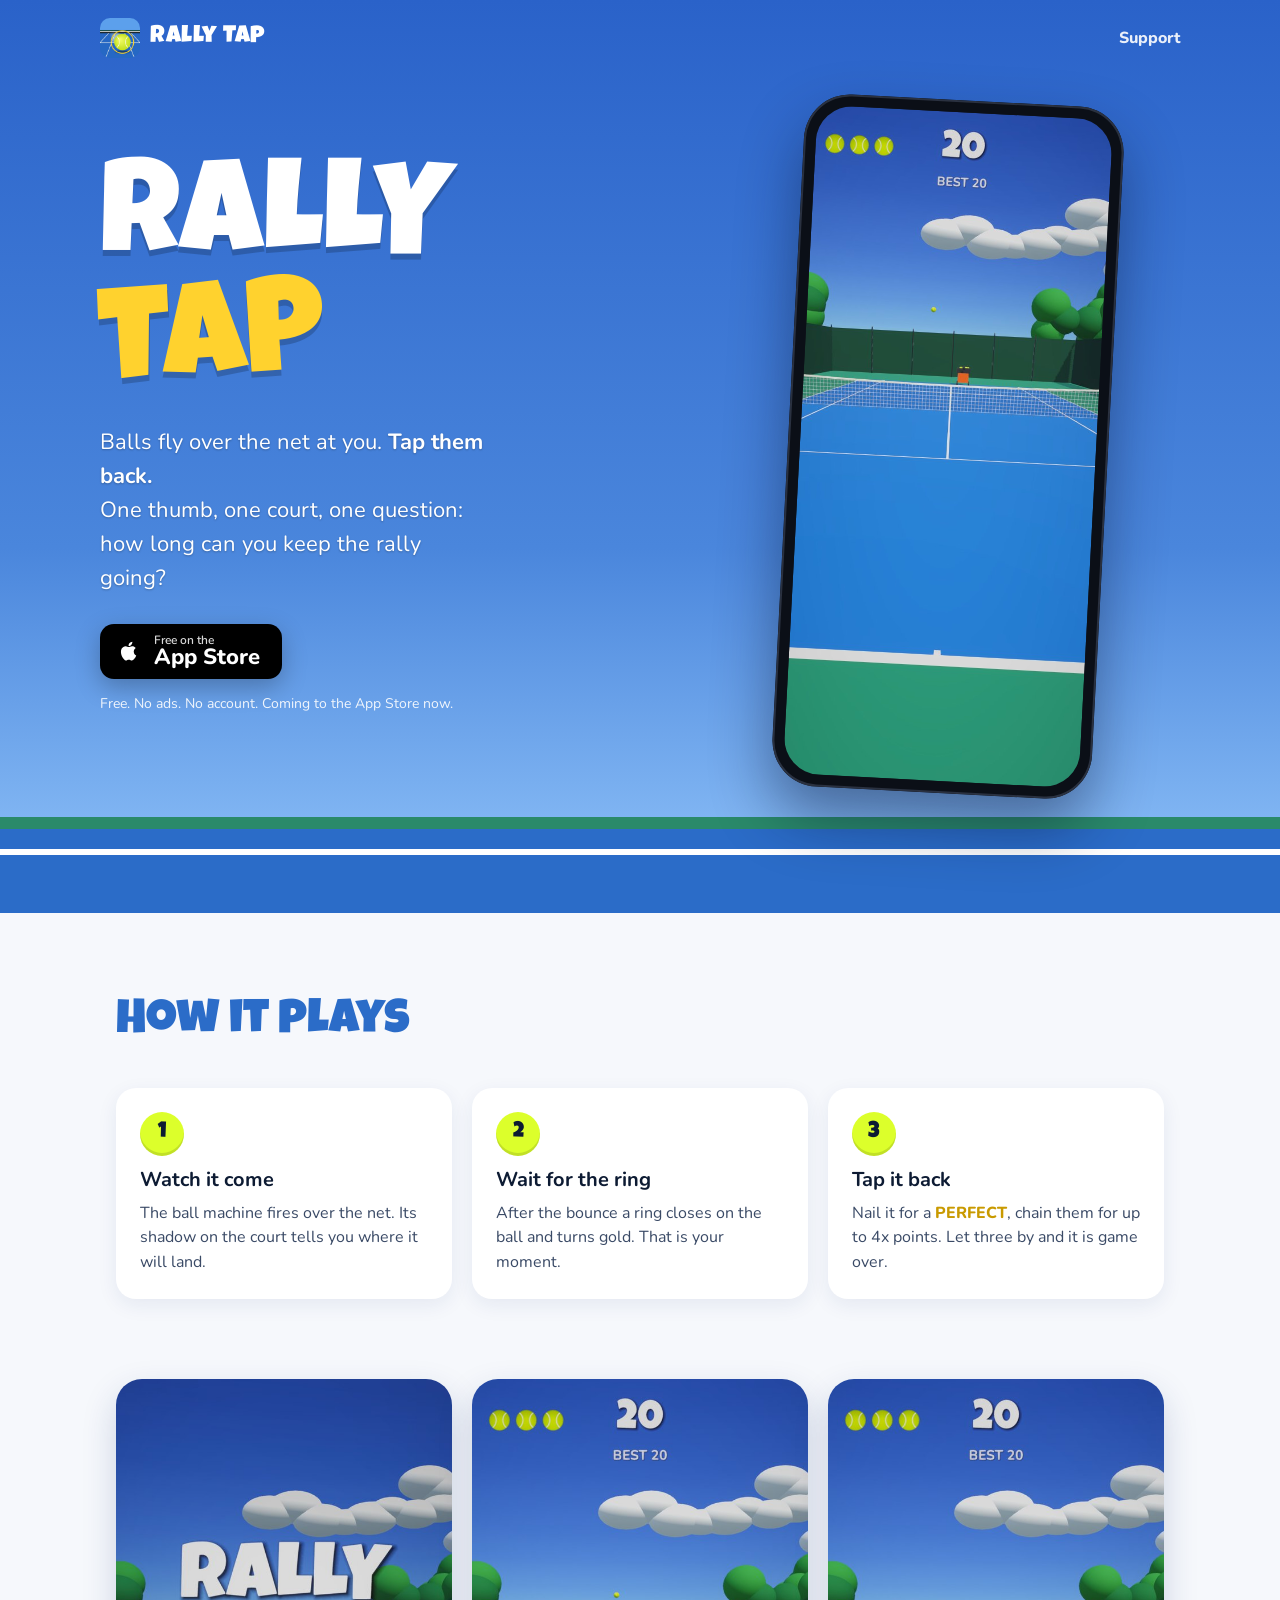
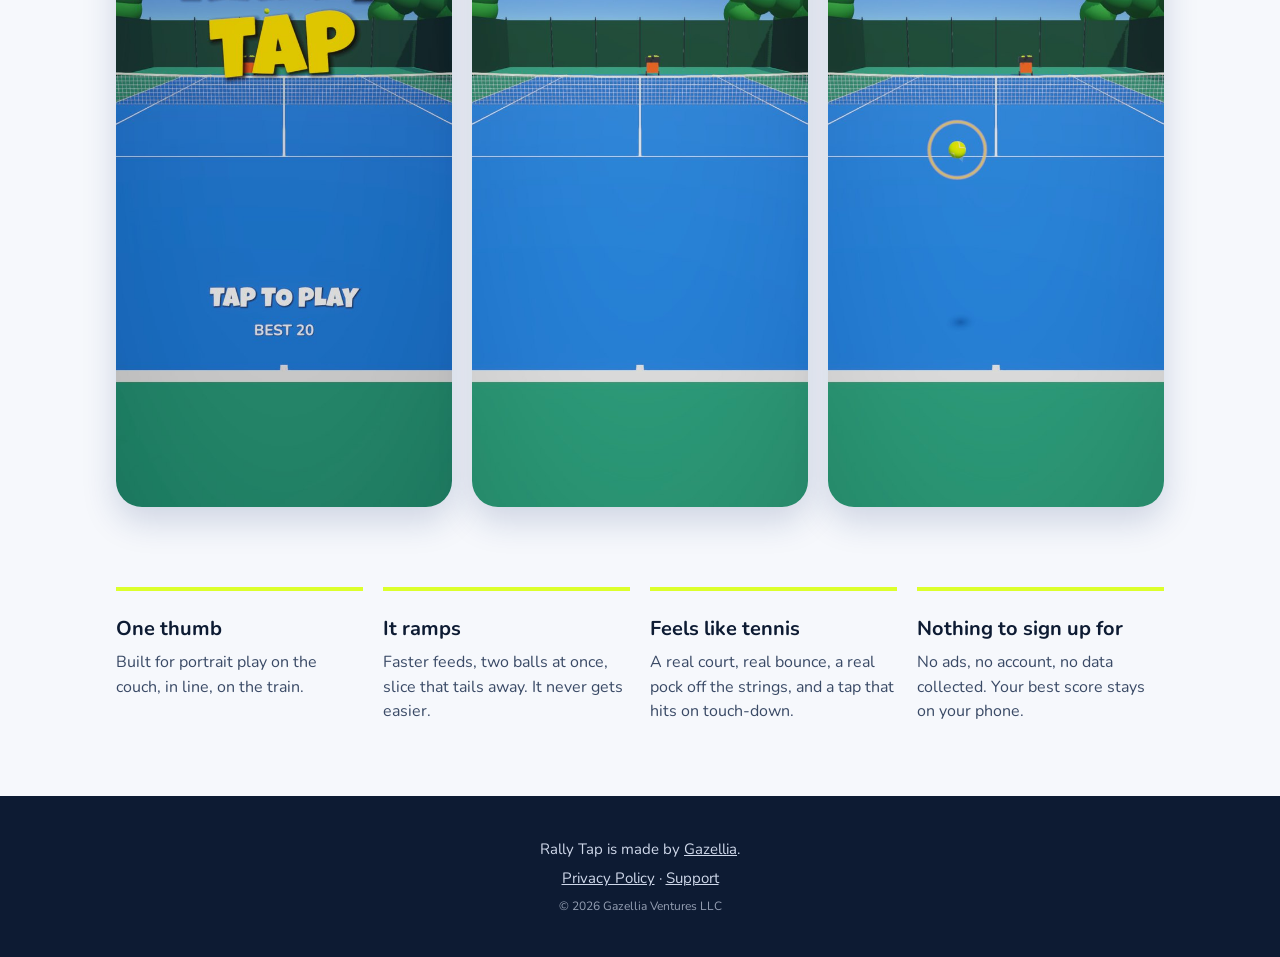
==== index.html @ 3995ca30 "Rally Tap site: landing page, privacy policy, support (playrallytap.com via GitHub Pages)" ====
<!doctype html>
<html lang="en">
<head>
<meta charset="utf-8">
<meta name="viewport" content="width=device-width, initial-scale=1">
<title>Rally Tap: Tennis — tap the ball, keep the rally</title>
<meta name="description" content="Rally Tap is a free one-thumb tennis game for iPhone. Balls fly over the net at you. Tap them back. Chain PERFECT hits, survive the speed-up, beat your best.">
<meta property="og:title" content="Rally Tap: Tennis">
<meta property="og:description" content="One thumb. One court. How long can you keep the rally going?">
<meta property="og:image" content="https://playrallytap.com/assets/shot-rally.jpg">
<meta name="theme-color" content="#2b6cc8">
<link rel="icon" href="assets/icon.png">
<link rel="apple-touch-icon" href="assets/icon.png">
<link rel="preconnect" href="https://fonts.googleapis.com">
<link href="https://fonts.googleapis.com/css2?family=Luckiest+Guy&family=Nunito:wght@600;800&display=swap" rel="stylesheet">
<link rel="stylesheet" href="style.css">
</head>
<body>
<header class="hero">
  <nav class="bar">
    <a class="brand" href="/"><img src="assets/icon.png" alt="" width="40" height="40"> Rally Tap</a>
    <a class="navlink" href="support.html">Support</a>
  </nav>
  <div class="hero-grid">
    <div class="pitch">
      <h1><span class="w">RALLY</span> <span class="y">TAP</span></h1>
      <p class="lede">Balls fly over the net at you. <strong>Tap them back.</strong><br>
      One thumb, one court, one question: how long can you keep the rally going?</p>
      <a class="store" href="https://apps.apple.com/app/id6820683042" aria-label="Rally Tap on the App Store">
        <svg viewBox="0 0 24 24" width="26" height="26" aria-hidden="true"><path fill="currentColor" d="M16.37 12.6c-.02-2.2 1.8-3.26 1.88-3.31-1.03-1.5-2.62-1.7-3.18-1.73-1.35-.14-2.64.8-3.32.8-.69 0-1.74-.78-2.86-.76-1.47.02-2.83.86-3.59 2.17-1.53 2.65-.39 6.58 1.1 8.73.73 1.05 1.6 2.24 2.73 2.2 1.1-.05 1.51-.71 2.84-.71 1.32 0 1.7.71 2.86.69 1.18-.02 1.93-1.07 2.65-2.13.84-1.22 1.18-2.4 1.2-2.46-.03-.01-2.3-.88-2.31-3.49ZM14.2 6.13c.6-.73 1.01-1.75.9-2.76-.87.04-1.92.58-2.54 1.31-.56.65-1.05 1.69-.92 2.68.97.08 1.96-.49 2.56-1.23Z"/></svg>
        <span><small>Free on the</small>App Store</span>
      </a>
      <p class="fine" id="get">Free. No ads. No account. Coming to the App Store now.</p>
    </div>
    <div class="phone">
      <video src="assets/gameplay.mp4" poster="assets/shot-rally.jpg" autoplay muted loop playsinline aria-label="Rally Tap gameplay"></video>
    </div>
  </div>
</header>

<main>
  <section class="how">
    <h2>How it plays</h2>
    <ol class="steps">
      <li><b>1</b><h3>Watch it come</h3><p>The ball machine fires over the net. Its shadow on the court tells you where it will land.</p></li>
      <li><b>2</b><h3>Wait for the ring</h3><p>After the bounce a ring closes on the ball and turns gold. That is your moment.</p></li>
      <li><b>3</b><h3>Tap it back</h3><p>Nail it for a <span class="gold">PERFECT</span>, chain them for up to 4x points. Let three by and it is game over.</p></li>
    </ol>
  </section>

  <section class="shots" aria-label="Screenshots">
    <img src="assets/shot-title.jpg" alt="Rally Tap title screen over the tennis court" loading="lazy">
    <img src="assets/shot-rally.jpg" alt="A ball arriving at the baseline" loading="lazy">
    <img src="assets/shot-rally2.jpg" alt="A PERFECT hit sending the ball back over the net" loading="lazy">
  </section>

  <section class="feats">
    <div><h3>One thumb</h3><p>Built for portrait play on the couch, in line, on the train.</p></div>
    <div><h3>It ramps</h3><p>Faster feeds, two balls at once, slice that tails away. It never gets easier.</p></div>
    <div><h3>Feels like tennis</h3><p>A real court, real bounce, a real pock off the strings, and a tap that hits on touch-down.</p></div>
    <div><h3>Nothing to sign up for</h3><p>No ads, no account, no data collected. Your best score stays on your phone.</p></div>
  </section>
</main>

<footer>
  <p>Rally Tap is made by <a href="https://gazellia.com">Gazellia</a>.</p>
  <p><a href="privacy.html">Privacy Policy</a> · <a href="support.html">Support</a></p>
  <p class="tiny">© 2026 Gazellia Ventures LLC</p>
</footer>
</body>
</html>
---- style.css ----
:root {
  --sky: #2a62c9;
  --sky2: #7fb4f2;
  --court: #2b6cc8;
  --runoff: #2a8a6a;
  --optic: #dcff2b;
  --gold: #ffd22e;
  --ink: #0d1b33;
  --paper: #f6f8fc;
  --line: #ffffff;
}
* { box-sizing: border-box; }
html { -webkit-text-size-adjust: 100%; }
body {
  margin: 0;
  font-family: "Nunito", system-ui, -apple-system, sans-serif;
  color: var(--ink);
  background: var(--paper);
  line-height: 1.55;
}
a { color: inherit; }
img, video { max-width: 100%; display: block; }

/* ---------- hero: sky over court, like the game's own frame ---------- */
.hero {
  color: #fff;
  /* Sky, then a strip of court along the bottom with its white baseline. */
  background:
    linear-gradient(180deg, transparent calc(100% - 64px), var(--line) calc(100% - 64px), var(--line) calc(100% - 58px), transparent calc(100% - 58px)),
    linear-gradient(180deg, var(--sky) 0%, #4a86dc 60%, var(--sky2) calc(100% - 96px), var(--runoff) calc(100% - 96px), var(--runoff) calc(100% - 84px), var(--court) calc(100% - 84px), var(--court) 100%);
  padding: 0 16px 120px;
  overflow: hidden;
}
.bar {
  max-width: 1080px; margin: 0 auto; padding: 18px 0;
  display: flex; align-items: center; justify-content: space-between;
}
.brand { display: flex; align-items: center; gap: 10px; font-family: "Luckiest Guy", cursive; font-size: 24px; text-decoration: none; letter-spacing: .5px; }
.brand img { border-radius: 10px; }
.navlink { font-weight: 800; text-decoration: none; opacity: .9; }
.navlink:hover { opacity: 1; text-decoration: underline; }

.hero-grid {
  max-width: 1080px; margin: 24px auto 0;
  display: grid; grid-template-columns: 1.1fr .9fr; gap: 48px; align-items: center;
}
h1 {
  font-family: "Luckiest Guy", cursive; font-weight: 400;
  font-size: clamp(64px, 11vw, 132px); line-height: .92; margin: 0 0 18px;
  text-shadow: 0 6px 0 rgba(13, 27, 51, .25);
}
h1 .w { display: block; }
h1 .y { display: inline-block; color: var(--gold); transform: rotate(-4deg); }
.lede { font-size: clamp(18px, 2.2vw, 22px); margin: 0 0 28px; max-width: 30ch; text-shadow: 0 1px 2px rgba(0,0,0,.25); }
.store {
  display: inline-flex; align-items: center; gap: 12px;
  background: #000; color: #fff; text-decoration: none;
  padding: 10px 22px 10px 16px; border-radius: 14px;
  box-shadow: 0 8px 24px rgba(0,0,0,.25);
  transition: transform .15s ease;
}
.store:hover { transform: translateY(-2px); }
.store span { display: flex; flex-direction: column; font-weight: 800; font-size: 22px; line-height: 1.05; }
.store small { font-weight: 600; font-size: 12px; opacity: .85; }
.fine { font-size: 14px; opacity: .9; margin-top: 14px; }

.phone {
  justify-self: center; width: min(320px, 78vw); aspect-ratio: 590 / 1278;
  border-radius: 46px; padding: 12px; background: #0b0f17;
  box-shadow: 0 30px 60px rgba(8, 20, 50, .45), inset 0 0 0 2px #2a3140;
  transform: rotate(3deg);
}
.phone video { width: 100%; height: 100%; object-fit: cover; border-radius: 36px; background: var(--court); }

/* ---------- sections ---------- */
main { max-width: 1080px; margin: 0 auto; padding: 0 16px; }
section { padding: 72px 0 8px; }
h2 { font-family: "Luckiest Guy", cursive; font-weight: 400; font-size: clamp(34px, 5vw, 48px); margin: 0 0 28px; color: var(--court); }
h3 { margin: 8px 0 6px; font-size: 20px; }
.steps { list-style: none; padding: 0; margin: 0; display: grid; grid-template-columns: repeat(3, 1fr); gap: 20px; }
.steps li { background: #fff; border-radius: 20px; padding: 24px; box-shadow: 0 6px 20px rgba(20, 50, 110, .08); }
.steps b {
  display: grid; place-items: center; width: 44px; height: 44px; border-radius: 50%;
  background: var(--optic); font-family: "Luckiest Guy", cursive; font-size: 22px; font-weight: 400;
  box-shadow: inset 0 -3px 0 rgba(0,0,0,.12);
}
.steps p, .feats p { margin: 0; color: #3a4a66; }
.gold { color: #c99a00; font-weight: 800; }

.shots { display: grid; grid-template-columns: repeat(3, 1fr); gap: 20px; }
.shots img { border-radius: 26px; box-shadow: 0 14px 34px rgba(20, 50, 110, .18); }

.feats { display: grid; grid-template-columns: repeat(4, 1fr); gap: 20px; padding-bottom: 72px; }
.feats div { border-top: 4px solid var(--optic); padding-top: 14px; }

/* ---------- plain pages (privacy, support) ---------- */
.page { max-width: 720px; margin: 0 auto; padding: 24px 16px 72px; }
.page h1 { font-size: clamp(40px, 7vw, 64px); color: var(--court); text-shadow: none; }
.page h2 { font-size: 26px; margin: 32px 0 8px; }
.page p, .page li { color: #2c3a55; }
.topbar { background: var(--court); color: #fff; padding: 0 16px; }

footer { background: var(--ink); color: #cfd8ea; text-align: center; padding: 36px 16px; font-size: 15px; }
footer p { margin: 6px 0; }
footer .tiny { font-size: 12px; opacity: .7; }

@media (max-width: 820px) {
  .hero-grid { grid-template-columns: 1fr; gap: 36px; text-align: center; }
  .lede { margin-left: auto; margin-right: auto; }
  .steps, .feats { grid-template-columns: 1fr; }
  .feats { grid-template-columns: 1fr 1fr; }
  .shots { grid-template-columns: 1fr 1fr; }
  .shots img:last-child { display: none; }
}
@media (prefers-reduced-motion: reduce) { .store, .phone { transition: none; transform: none; } }
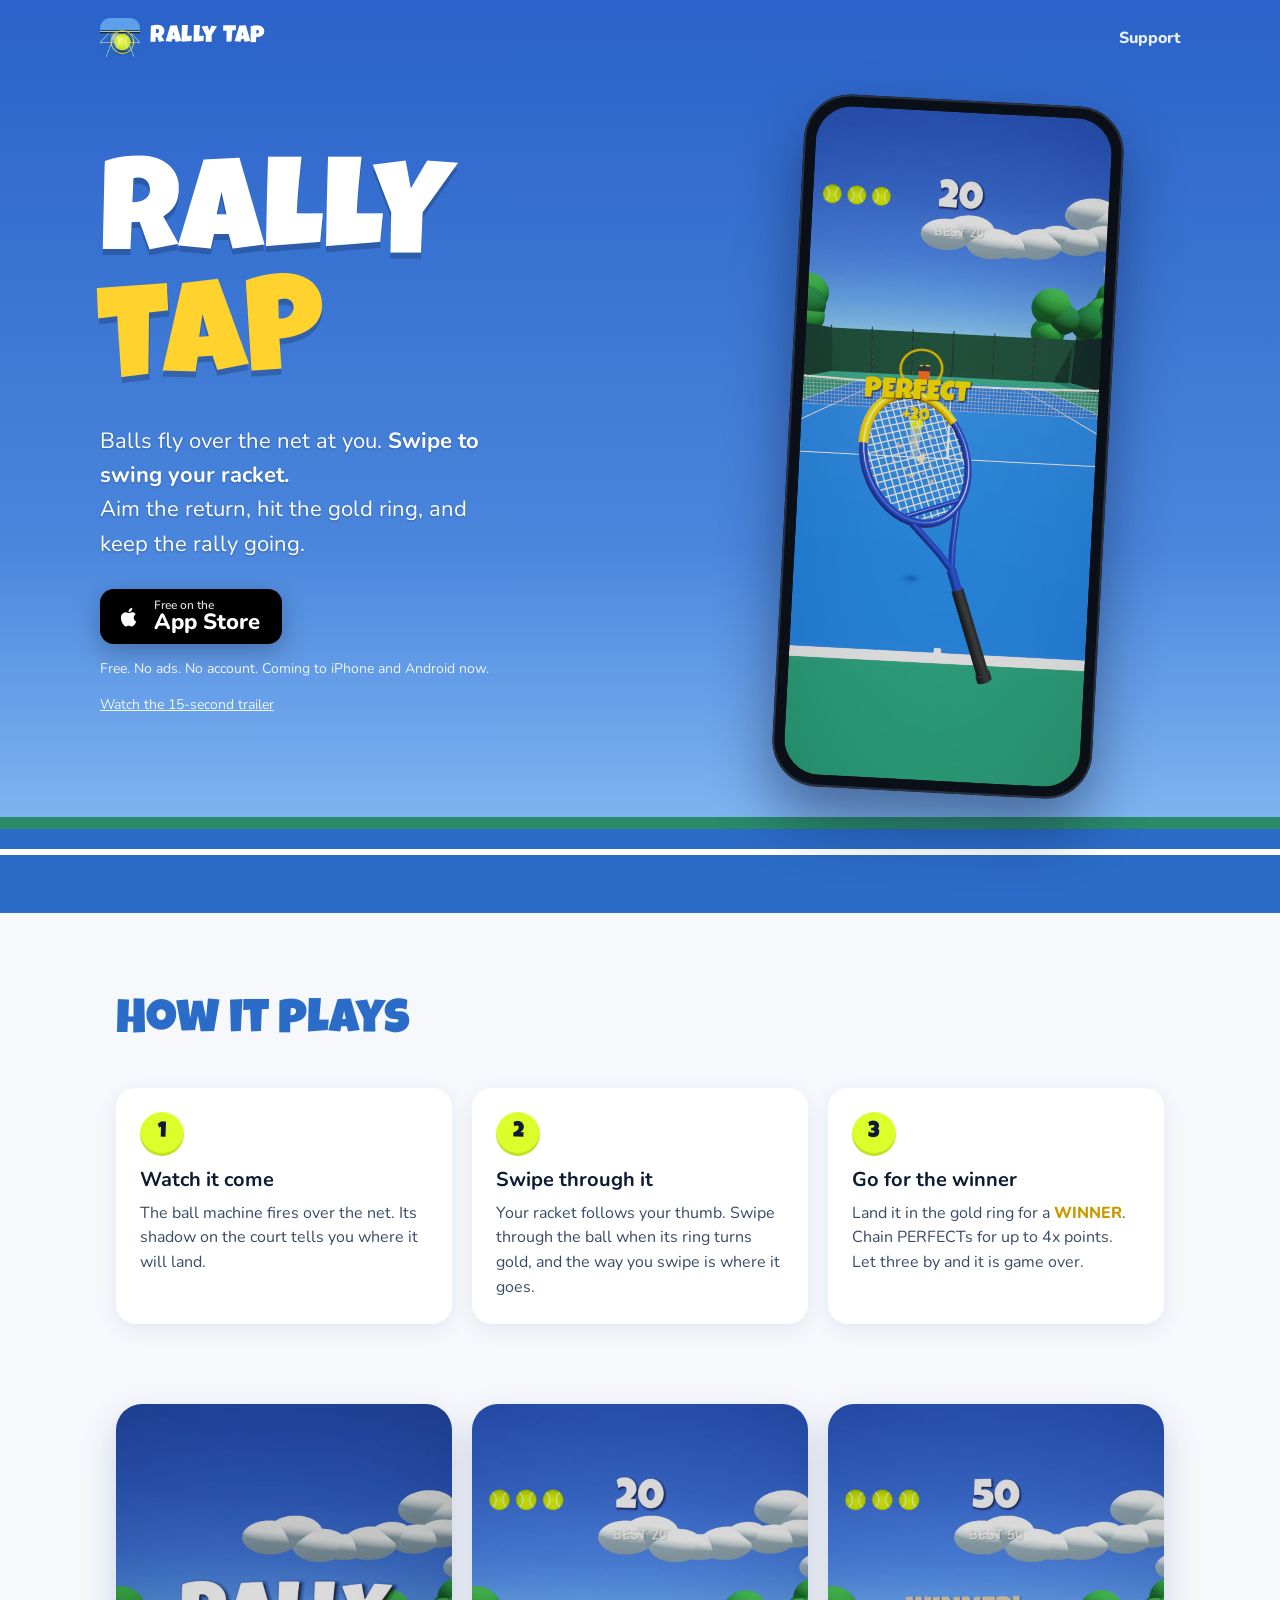
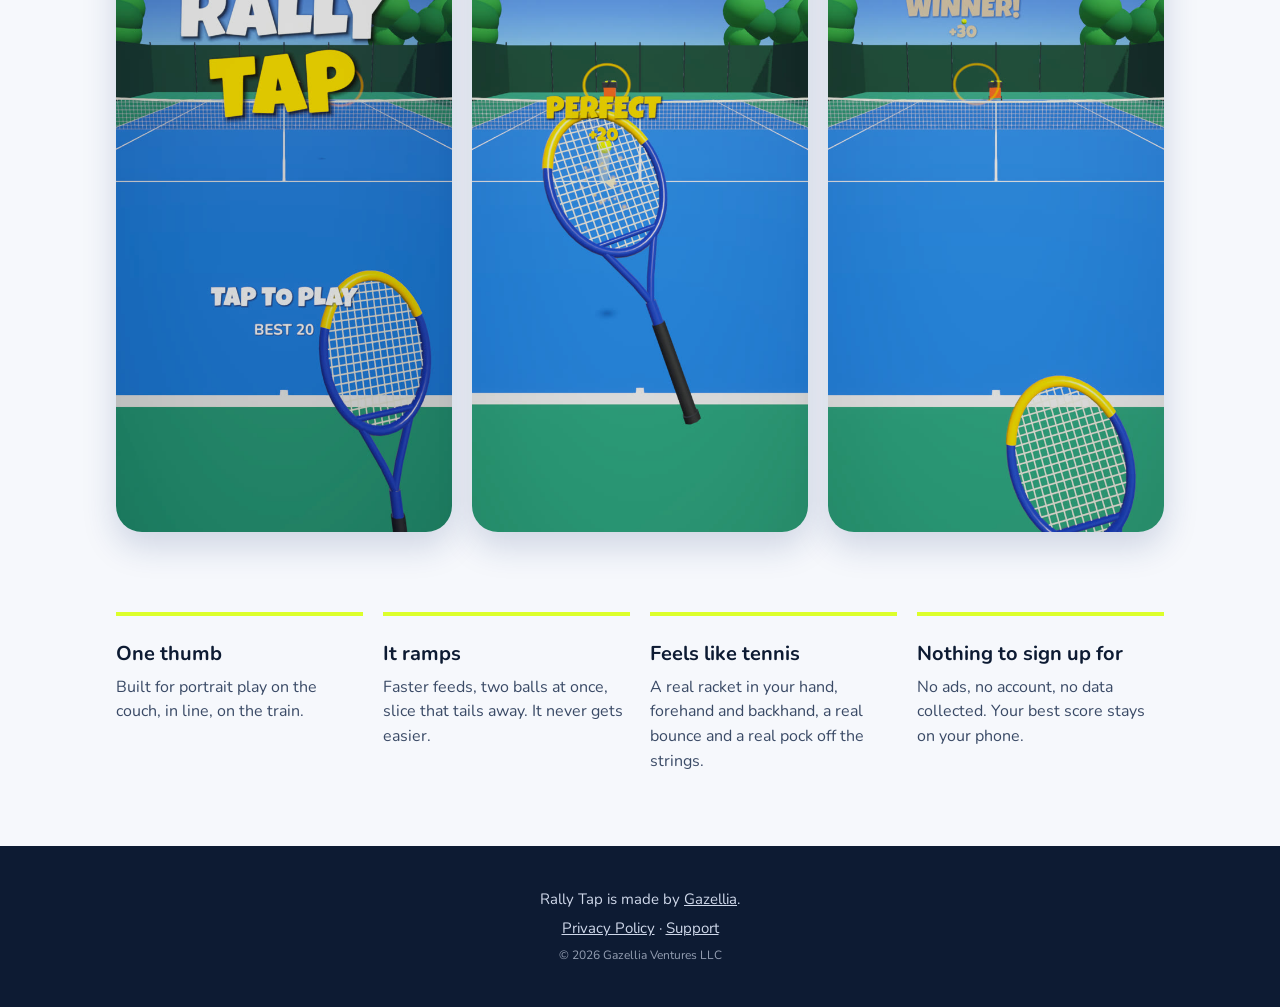
==== commit fcbc2626: "Rally Tap v2 on the site: swipe to swing, aim for the gold WINNER ring, new gameplay loop and screen" ====
--- a/index.html
+++ b/index.html
@@ -3,10 +3,10 @@
 <head>
 <meta charset="utf-8">
 <meta name="viewport" content="width=device-width, initial-scale=1">
-<title>Rally Tap: Tennis — tap the ball, keep the rally</title>
-<meta name="description" content="Rally Tap is a free one-thumb tennis game for iPhone. Balls fly over the net at you. Tap them back. Chain PERFECT hits, survive the speed-up, beat your best.">
+<title>Rally Tap: Tennis | swipe to swing, keep the rally</title>
+<meta name="description" content="Rally Tap is a free one-thumb tennis game. Your racket follows your thumb: swipe through the ball to swing and aim the return. Hit the gold WINNER ring, chain PERFECT hits, beat your best.">
 <meta property="og:title" content="Rally Tap: Tennis">
-<meta property="og:description" content="One thumb. One court. How long can you keep the rally going?">
+<meta property="og:description" content="Swipe to swing. Aim for the gold ring. How long can you keep the rally going?">
 <meta property="og:image" content="https://playrallytap.com/assets/shot-rally.jpg">
 <meta name="theme-color" content="#2b6cc8">
 <link rel="icon" href="assets/icon.png">
@@ -24,13 +24,14 @@
   <div class="hero-grid">
     <div class="pitch">
       <h1><span class="w">RALLY</span> <span class="y">TAP</span></h1>
-      <p class="lede">Balls fly over the net at you. <strong>Tap them back.</strong><br>
-      One thumb, one court, one question: how long can you keep the rally going?</p>
+      <p class="lede">Balls fly over the net at you. <strong>Swipe to swing your racket.</strong><br>
+      Aim the return, hit the gold ring, and keep the rally going.</p>
       <a class="store" href="https://apps.apple.com/app/id6820683042" aria-label="Rally Tap on the App Store">
         <svg viewBox="0 0 24 24" width="26" height="26" aria-hidden="true"><path fill="currentColor" d="M16.37 12.6c-.02-2.2 1.8-3.26 1.88-3.31-1.03-1.5-2.62-1.7-3.18-1.73-1.35-.14-2.64.8-3.32.8-.69 0-1.74-.78-2.86-.76-1.47.02-2.83.86-3.59 2.17-1.53 2.65-.39 6.58 1.1 8.73.73 1.05 1.6 2.24 2.73 2.2 1.1-.05 1.51-.71 2.84-.71 1.32 0 1.7.71 2.86.69 1.18-.02 1.93-1.07 2.65-2.13.84-1.22 1.18-2.4 1.2-2.46-.03-.01-2.3-.88-2.31-3.49ZM14.2 6.13c.6-.73 1.01-1.75.9-2.76-.87.04-1.92.58-2.54 1.31-.56.65-1.05 1.69-.92 2.68.97.08 1.96-.49 2.56-1.23Z"/></svg>
         <span><small>Free on the</small>App Store</span>
       </a>
-      <p class="fine" id="get">Free. No ads. No account. Coming to the App Store now.</p>
+      <p class="fine" id="get">Free. No ads. No account. Coming to iPhone and Android now.</p>
+      <p class="fine"><a href="assets/trailer.mp4">Watch the 15-second trailer</a></p>
     </div>
     <div class="phone">
       <video src="assets/gameplay.mp4" poster="assets/shot-rally.jpg" autoplay muted loop playsinline aria-label="Rally Tap gameplay"></video>
@@ -43,21 +44,21 @@
     <h2>How it plays</h2>
     <ol class="steps">
       <li><b>1</b><h3>Watch it come</h3><p>The ball machine fires over the net. Its shadow on the court tells you where it will land.</p></li>
-      <li><b>2</b><h3>Wait for the ring</h3><p>After the bounce a ring closes on the ball and turns gold. That is your moment.</p></li>
-      <li><b>3</b><h3>Tap it back</h3><p>Nail it for a <span class="gold">PERFECT</span>, chain them for up to 4x points. Let three by and it is game over.</p></li>
+      <li><b>2</b><h3>Swipe through it</h3><p>Your racket follows your thumb. Swipe through the ball when its ring turns gold, and the way you swipe is where it goes.</p></li>
+      <li><b>3</b><h3>Go for the winner</h3><p>Land it in the gold ring for a <span class="gold">WINNER</span>. Chain PERFECTs for up to 4x points. Let three by and it is game over.</p></li>
     </ol>
   </section>
 
   <section class="shots" aria-label="Screenshots">
     <img src="assets/shot-title.jpg" alt="Rally Tap title screen over the tennis court" loading="lazy">
     <img src="assets/shot-rally.jpg" alt="A ball arriving at the baseline" loading="lazy">
-    <img src="assets/shot-rally2.jpg" alt="A PERFECT hit sending the ball back over the net" loading="lazy">
+    <img src="assets/shot-rally2.jpg" alt="A swing sending the ball back toward the gold WINNER ring" loading="lazy">
   </section>
 
   <section class="feats">
     <div><h3>One thumb</h3><p>Built for portrait play on the couch, in line, on the train.</p></div>
     <div><h3>It ramps</h3><p>Faster feeds, two balls at once, slice that tails away. It never gets easier.</p></div>
-    <div><h3>Feels like tennis</h3><p>A real court, real bounce, a real pock off the strings, and a tap that hits on touch-down.</p></div>
+    <div><h3>Feels like tennis</h3><p>A real racket in your hand, forehand and backhand, a real bounce and a real pock off the strings.</p></div>
     <div><h3>Nothing to sign up for</h3><p>No ads, no account, no data collected. Your best score stays on your phone.</p></div>
   </section>
 </main>
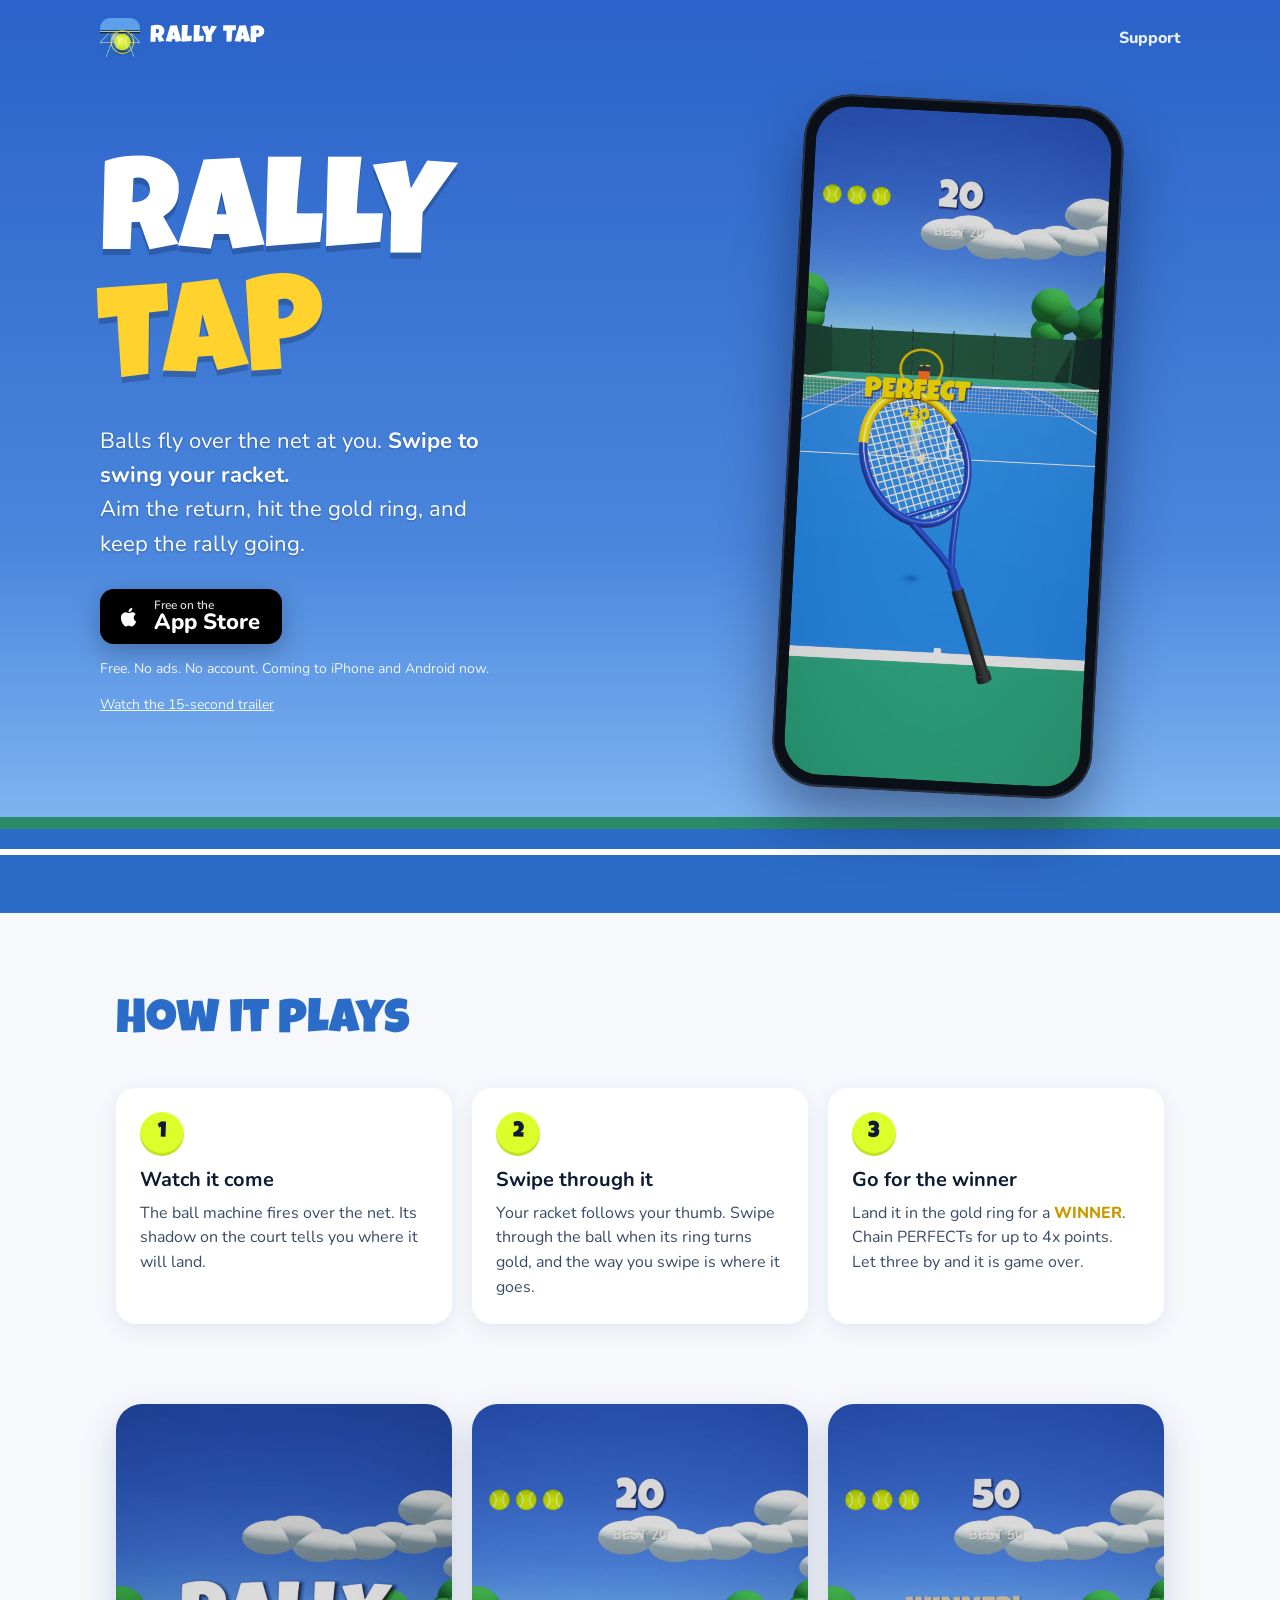
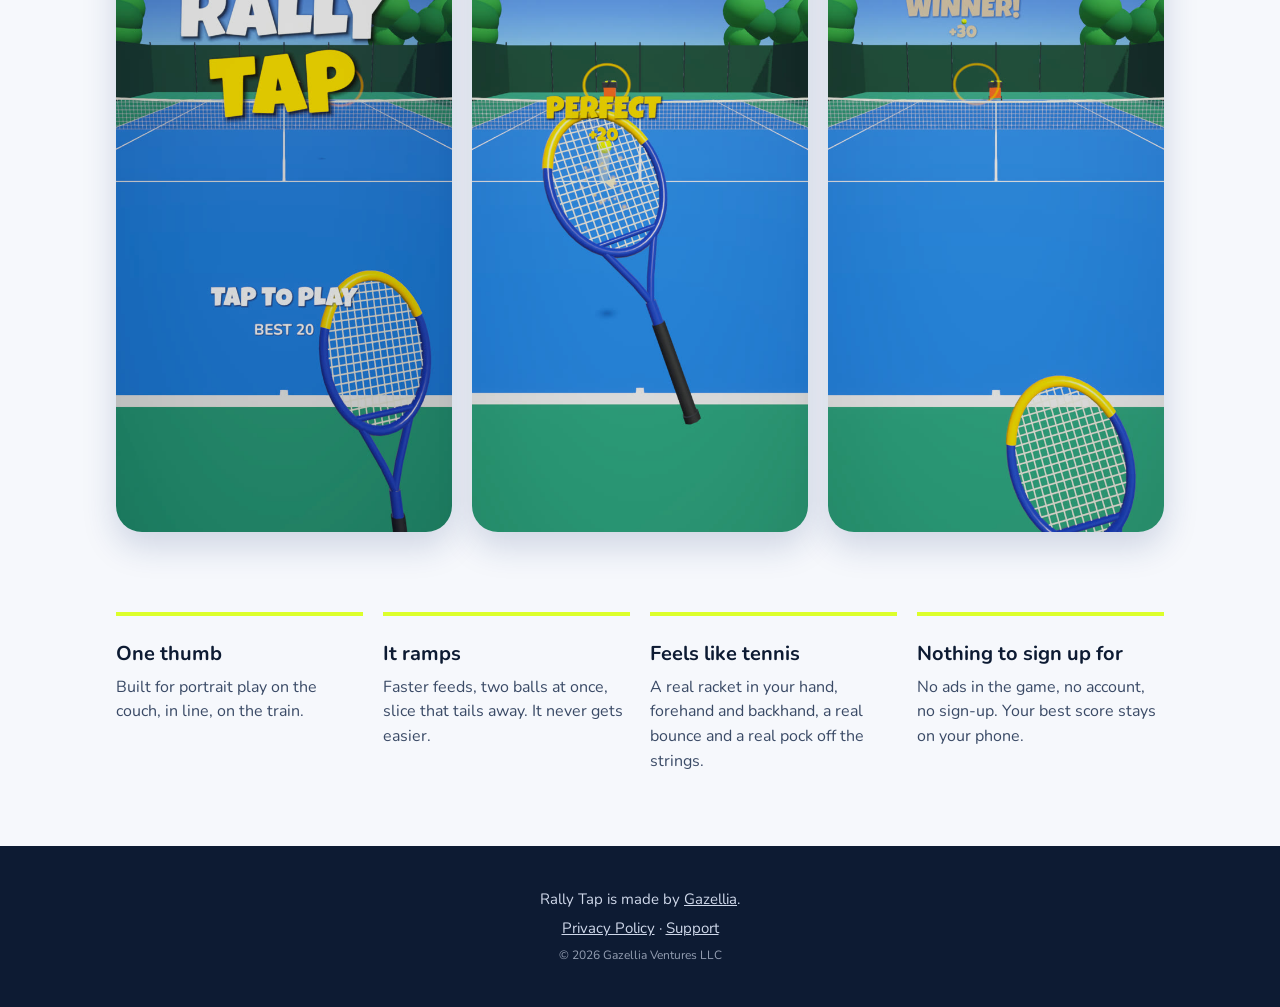
==== commit 4243a56e: "Privacy policy for Rally Tap 1.2: Meta App Events SDK (installs, opens, run results; advertising ID " ====
--- a/index.html
+++ b/index.html
@@ -59,7 +59,7 @@
     <div><h3>One thumb</h3><p>Built for portrait play on the couch, in line, on the train.</p></div>
     <div><h3>It ramps</h3><p>Faster feeds, two balls at once, slice that tails away. It never gets easier.</p></div>
     <div><h3>Feels like tennis</h3><p>A real racket in your hand, forehand and backhand, a real bounce and a real pock off the strings.</p></div>
-    <div><h3>Nothing to sign up for</h3><p>No ads, no account, no data collected. Your best score stays on your phone.</p></div>
+    <div><h3>Nothing to sign up for</h3><p>No ads in the game, no account, no sign-up. Your best score stays on your phone.</p></div>
   </section>
 </main>
 
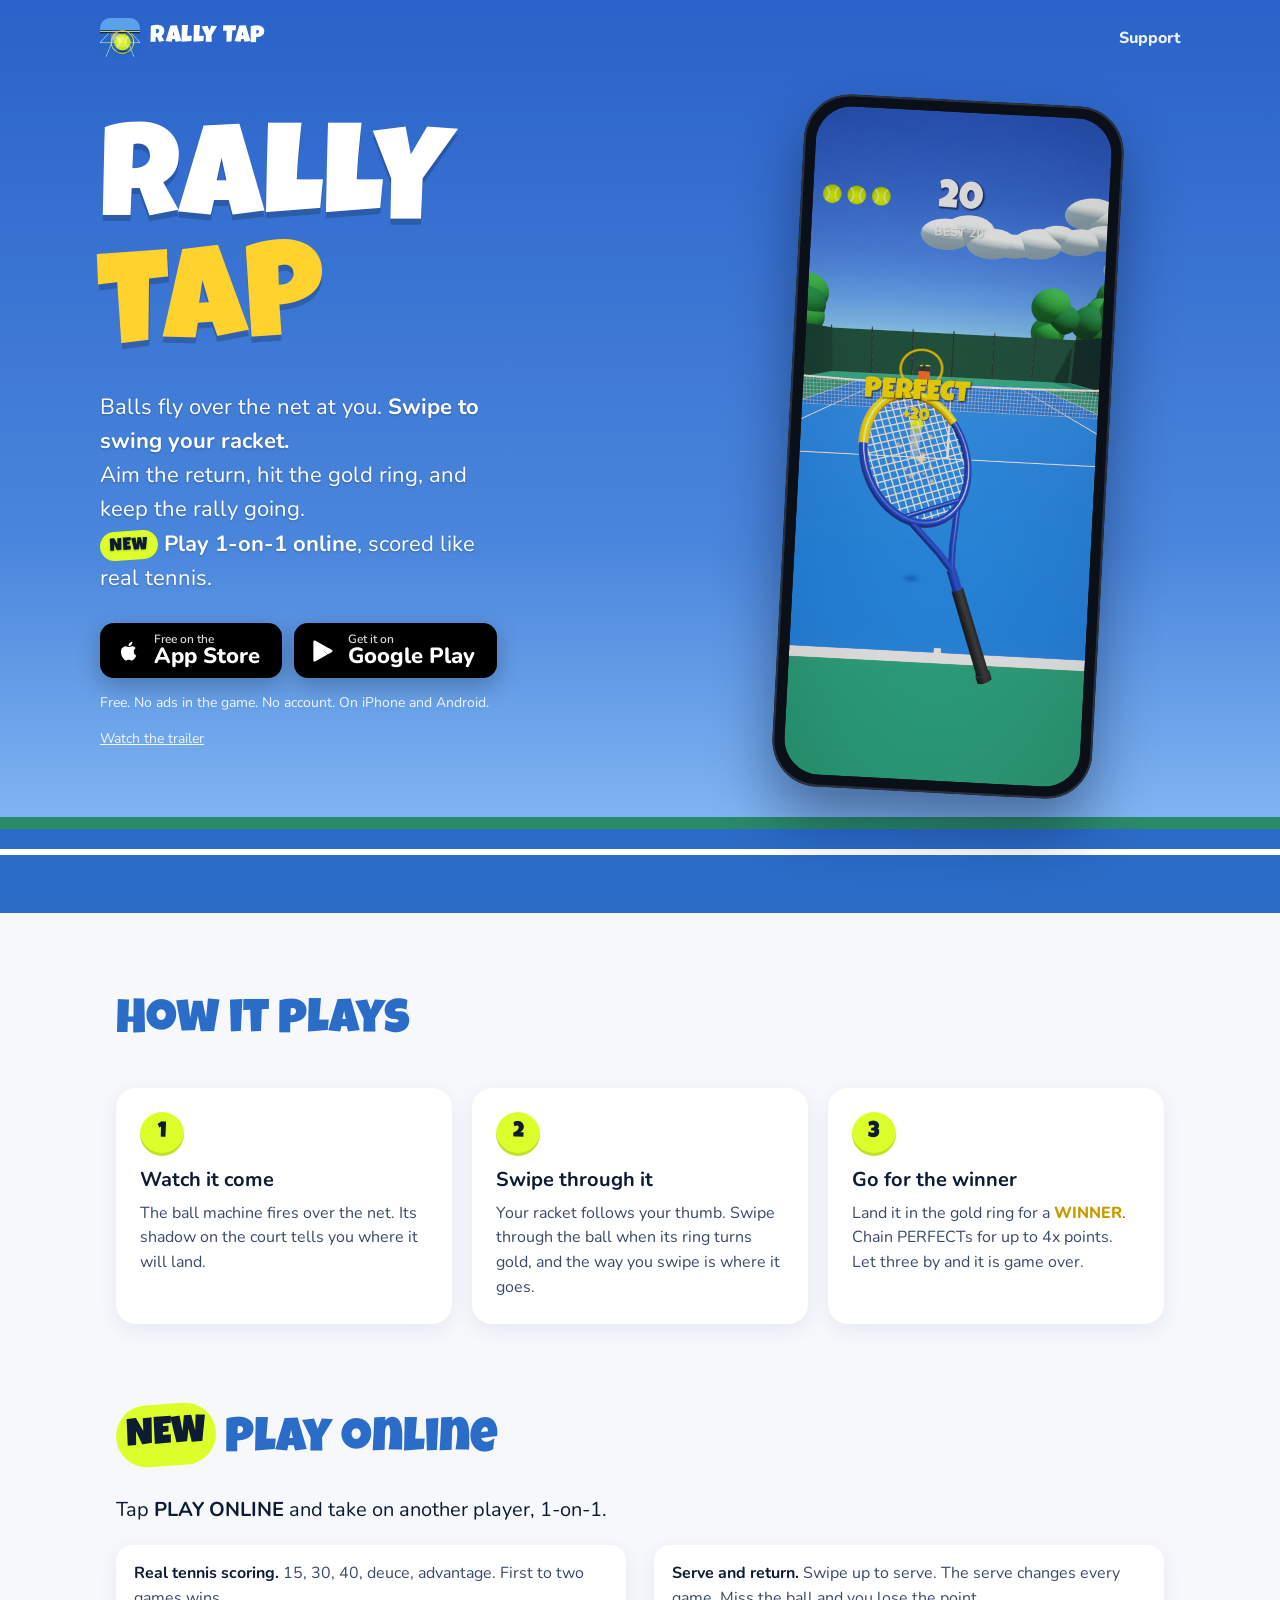
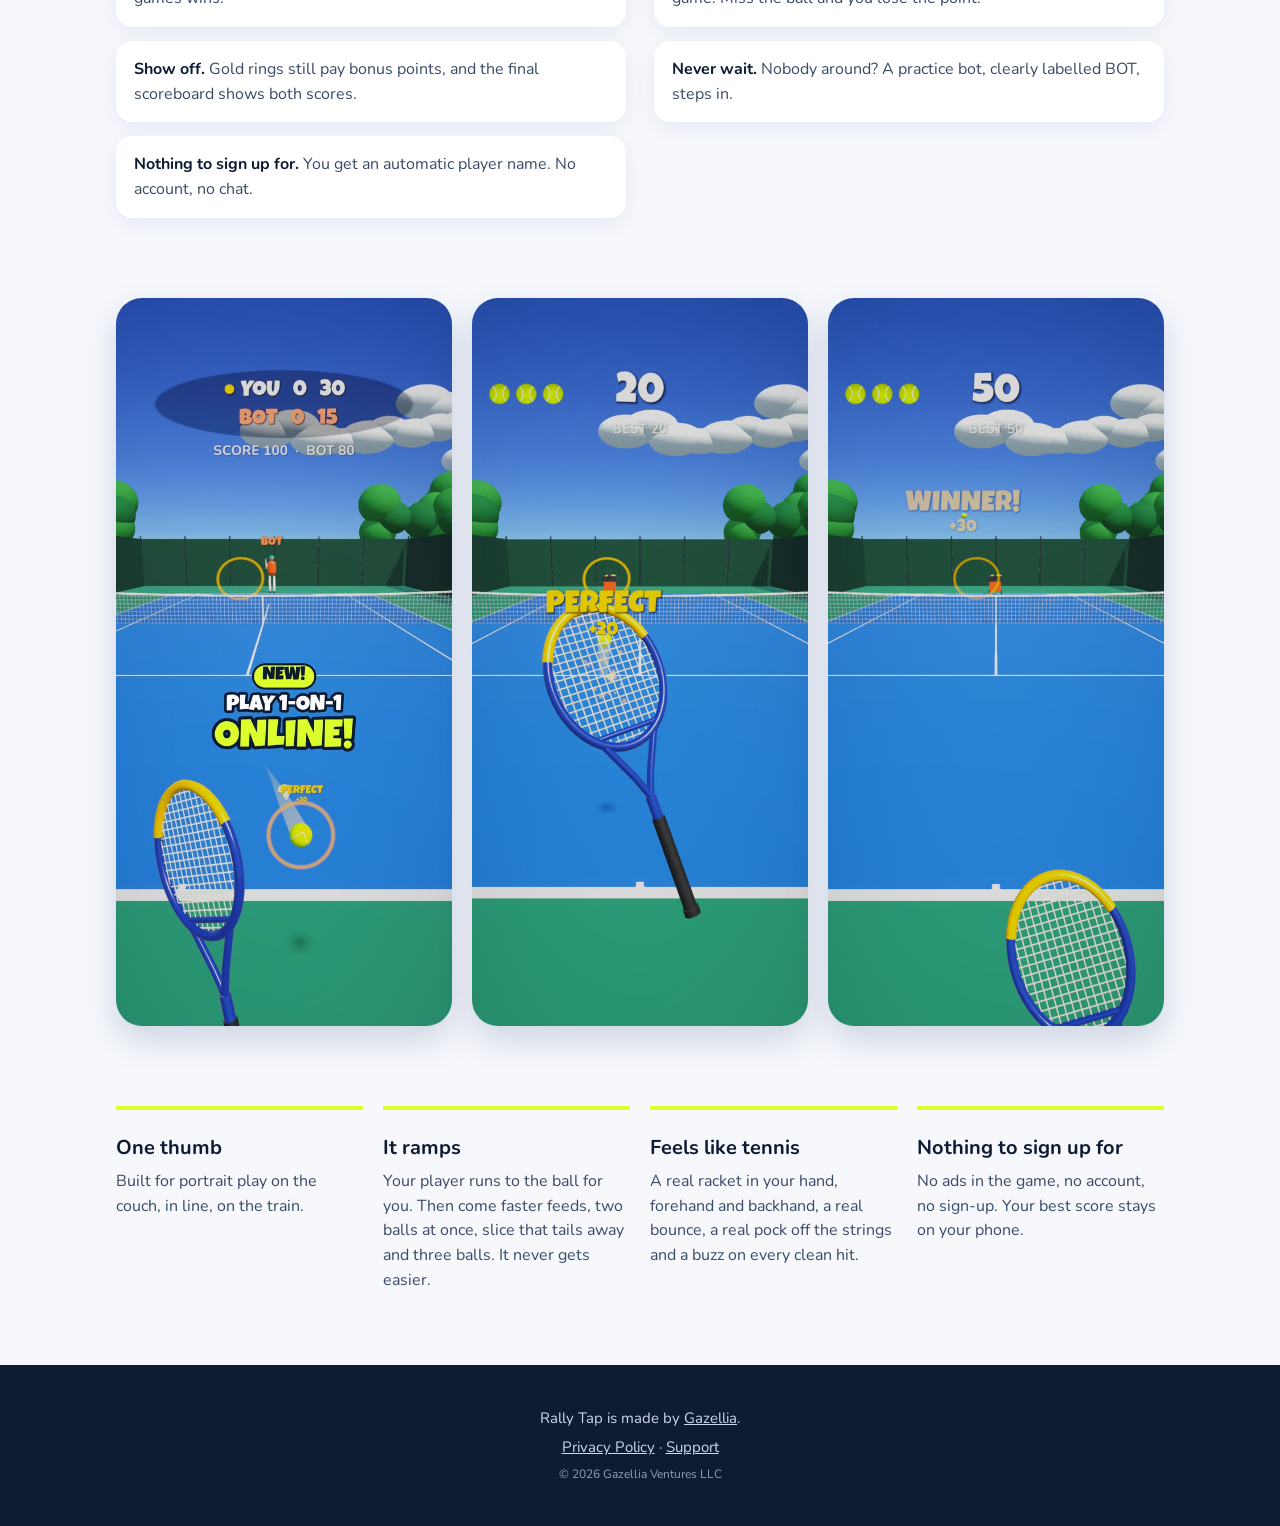
==== commit cbb18901: "Rally Tap 1.3 launch site: PLAY ONLINE section, Google Play badge, 1.3 privacy policy, online FAQ Re" ====
--- a/index.html
+++ b/index.html
@@ -3,11 +3,11 @@
 <head>
 <meta charset="utf-8">
 <meta name="viewport" content="width=device-width, initial-scale=1">
-<title>Rally Tap: Tennis | swipe to swing, keep the rally</title>
-<meta name="description" content="Rally Tap is a free one-thumb tennis game. Your racket follows your thumb: swipe through the ball to swing and aim the return. Hit the gold WINNER ring, chain PERFECT hits, beat your best.">
+<title>Rally Tap: Tennis | swipe to swing, play 1-on-1 online</title>
+<meta name="description" content="Rally Tap is a free one-thumb tennis game. Your racket follows your thumb: swipe through the ball to swing and aim the return. Play real opponents 1-on-1 online, scored like real tennis, or chase your best rally solo.">
 <meta property="og:title" content="Rally Tap: Tennis">
-<meta property="og:description" content="Swipe to swing. Aim for the gold ring. How long can you keep the rally going?">
-<meta property="og:image" content="https://playrallytap.com/assets/shot-rally.jpg">
+<meta property="og:description" content="Swipe to swing. Play 1-on-1 online, scored like real tennis. Free on iPhone and Android.">
+<meta property="og:image" content="https://playrallytap.com/assets/shot-online.jpg">
 <meta name="theme-color" content="#2b6cc8">
 <link rel="icon" href="assets/icon.png">
 <link rel="apple-touch-icon" href="assets/icon.png">
@@ -25,13 +25,20 @@
     <div class="pitch">
       <h1><span class="w">RALLY</span> <span class="y">TAP</span></h1>
       <p class="lede">Balls fly over the net at you. <strong>Swipe to swing your racket.</strong><br>
-      Aim the return, hit the gold ring, and keep the rally going.</p>
+      Aim the return, hit the gold ring, and keep the rally going.<br>
+      <span class="new">NEW</span> <strong>Play 1-on-1 online</strong>, scored like real tennis.</p>
+      <div class="stores">
       <a class="store" href="https://apps.apple.com/app/id6820683042" aria-label="Rally Tap on the App Store">
         <svg viewBox="0 0 24 24" width="26" height="26" aria-hidden="true"><path fill="currentColor" d="M16.37 12.6c-.02-2.2 1.8-3.26 1.88-3.31-1.03-1.5-2.62-1.7-3.18-1.73-1.35-.14-2.64.8-3.32.8-.69 0-1.74-.78-2.86-.76-1.47.02-2.83.86-3.59 2.17-1.53 2.65-.39 6.58 1.1 8.73.73 1.05 1.6 2.24 2.73 2.2 1.1-.05 1.51-.71 2.84-.71 1.32 0 1.7.71 2.86.69 1.18-.02 1.93-1.07 2.65-2.13.84-1.22 1.18-2.4 1.2-2.46-.03-.01-2.3-.88-2.31-3.49ZM14.2 6.13c.6-.73 1.01-1.75.9-2.76-.87.04-1.92.58-2.54 1.31-.56.65-1.05 1.69-.92 2.68.97.08 1.96-.49 2.56-1.23Z"/></svg>
         <span><small>Free on the</small>App Store</span>
       </a>
-      <p class="fine" id="get">Free. No ads. No account. Coming to iPhone and Android now.</p>
-      <p class="fine"><a href="assets/trailer.mp4">Watch the 15-second trailer</a></p>
+      <a class="store" href="https://play.google.com/store/apps/details?id=com.gazellia.rallytap" aria-label="Rally Tap on Google Play">
+        <svg viewBox="0 0 24 24" width="26" height="26" aria-hidden="true"><path fill="currentColor" d="M3.6 2.2c-.3.3-.5.8-.5 1.4v16.8c0 .6.2 1.1.5 1.4l.1.1 9.4-9.4v-.2L3.7 2.1l-.1.1Zm12.6 12.9-3.1-3.1v-.2l3.1-3.1.1.1 3.7 2.1c1.1.6 1.1 1.6 0 2.2l-3.7 2.1-.1-.1Zm-.1.1L12.9 12l-9.3 9.4c.3.4.9.4 1.6 0l10.9-6.2m0-6.4L5.2 2.6c-.7-.4-1.3-.4-1.6 0l9.3 9.4 3.2-3.2Z"/></svg>
+        <span><small>Get it on</small>Google Play</span>
+      </a>
+      </div>
+      <p class="fine" id="get">Free. No ads in the game. No account. On iPhone and Android.</p>
+      <p class="fine"><a href="assets/trailer.mp4">Watch the trailer</a></p>
     </div>
     <div class="phone">
       <video src="assets/gameplay.mp4" poster="assets/shot-rally.jpg" autoplay muted loop playsinline aria-label="Rally Tap gameplay"></video>
@@ -49,16 +56,28 @@
     </ol>
   </section>
 
+  <section class="online">
+    <h2><span class="new">NEW</span> Play online</h2>
+    <p class="lede2">Tap <b>PLAY ONLINE</b> and take on another player, 1-on-1.</p>
+    <ul class="ticks">
+      <li><b>Real tennis scoring.</b> 15, 30, 40, deuce, advantage. First to two games wins.</li>
+      <li><b>Serve and return.</b> Swipe up to serve. The serve changes every game. Miss the ball and you lose the point.</li>
+      <li><b>Show off.</b> Gold rings still pay bonus points, and the final scoreboard shows both scores.</li>
+      <li><b>Never wait.</b> Nobody around? A practice bot, clearly labelled BOT, steps in.</li>
+      <li><b>Nothing to sign up for.</b> You get an automatic player name. No account, no chat.</li>
+    </ul>
+  </section>
+
   <section class="shots" aria-label="Screenshots">
-    <img src="assets/shot-title.jpg" alt="Rally Tap title screen over the tennis court" loading="lazy">
+    <img src="assets/shot-online.jpg" alt="An online match: the tennis scoreboard over the court and a PERFECT return, with PLAY 1-ON-1 ONLINE" loading="lazy">
     <img src="assets/shot-rally.jpg" alt="A ball arriving at the baseline" loading="lazy">
     <img src="assets/shot-rally2.jpg" alt="A swing sending the ball back toward the gold WINNER ring" loading="lazy">
   </section>
 
   <section class="feats">
     <div><h3>One thumb</h3><p>Built for portrait play on the couch, in line, on the train.</p></div>
-    <div><h3>It ramps</h3><p>Faster feeds, two balls at once, slice that tails away. It never gets easier.</p></div>
-    <div><h3>Feels like tennis</h3><p>A real racket in your hand, forehand and backhand, a real bounce and a real pock off the strings.</p></div>
+    <div><h3>It ramps</h3><p>Your player runs to the ball for you. Then come faster feeds, two balls at once, slice that tails away and three balls. It never gets easier.</p></div>
+    <div><h3>Feels like tennis</h3><p>A real racket in your hand, forehand and backhand, a real bounce, a real pock off the strings and a buzz on every clean hit.</p></div>
     <div><h3>Nothing to sign up for</h3><p>No ads in the game, no account, no sign-up. Your best score stays on your phone.</p></div>
   </section>
 </main>
--- a/style.css
+++ b/style.css
@@ -63,6 +63,17 @@
 .store span { display: flex; flex-direction: column; font-weight: 800; font-size: 22px; line-height: 1.05; }
 .store small { font-weight: 600; font-size: 12px; opacity: .85; }
 .fine { font-size: 14px; opacity: .9; margin-top: 14px; }
+.stores { display: flex; flex-wrap: wrap; gap: 12px; }
+.new {
+  display: inline-block; background: var(--optic); color: var(--ink);
+  font-family: "Luckiest Guy", cursive; font-weight: 400; font-size: .8em;
+  padding: 2px 10px 0; border-radius: 999px; transform: rotate(-4deg); vertical-align: middle;
+}
+/* ---------- online ---------- */
+.online .lede2 { font-size: 20px; margin: -12px 0 20px; }
+.ticks { list-style: none; padding: 0; margin: 0; display: grid; grid-template-columns: repeat(2, 1fr); gap: 14px 28px; }
+.ticks li { background: #fff; border-radius: 16px; padding: 16px 18px; box-shadow: 0 6px 20px rgba(20, 50, 110, .08); color: #3a4a66; }
+.ticks b { color: var(--ink); }
 
 .phone {
   justify-self: center; width: min(320px, 78vw); aspect-ratio: 590 / 1278;
@@ -108,6 +119,8 @@
   .hero-grid { grid-template-columns: 1fr; gap: 36px; text-align: center; }
   .lede { margin-left: auto; margin-right: auto; }
   .steps, .feats { grid-template-columns: 1fr; }
+  .stores { justify-content: center; }
+  .ticks { grid-template-columns: 1fr; }
   .feats { grid-template-columns: 1fr 1fr; }
   .shots { grid-template-columns: 1fr 1fr; }
   .shots img:last-child { display: none; }
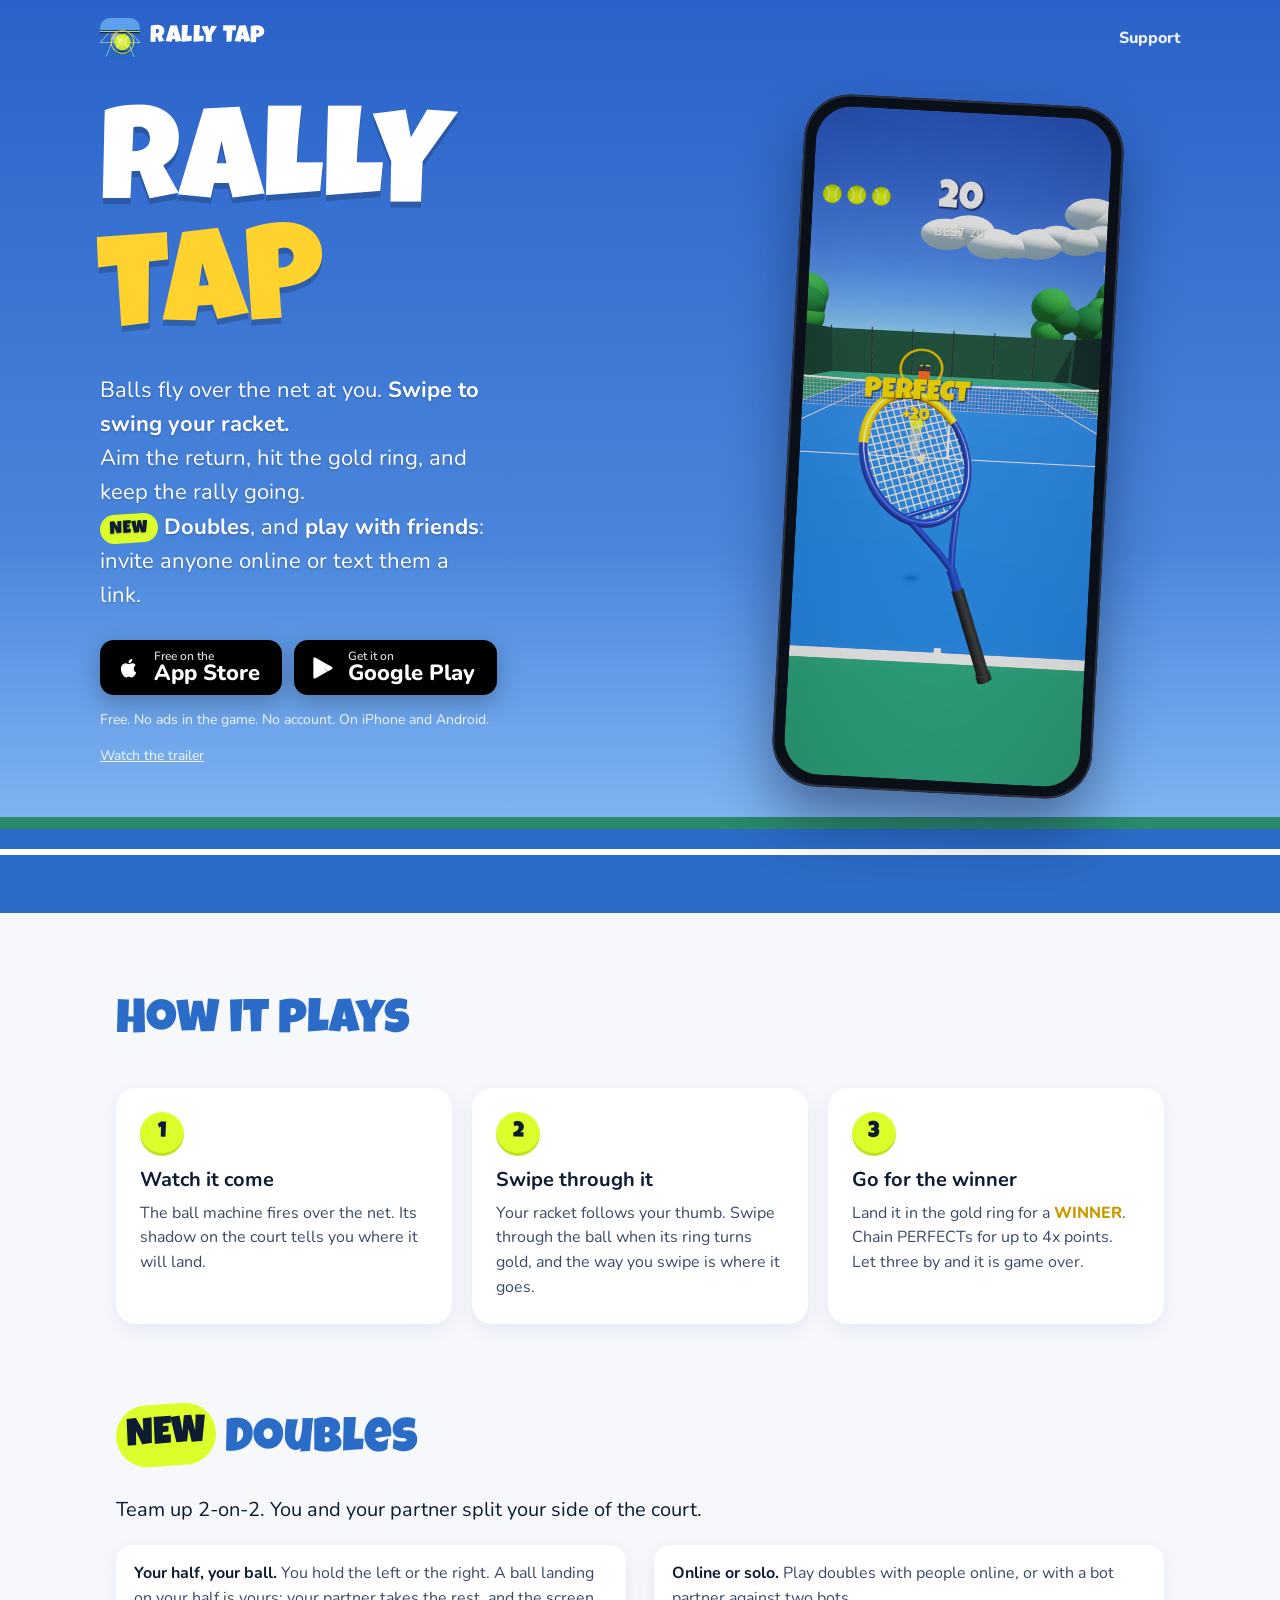
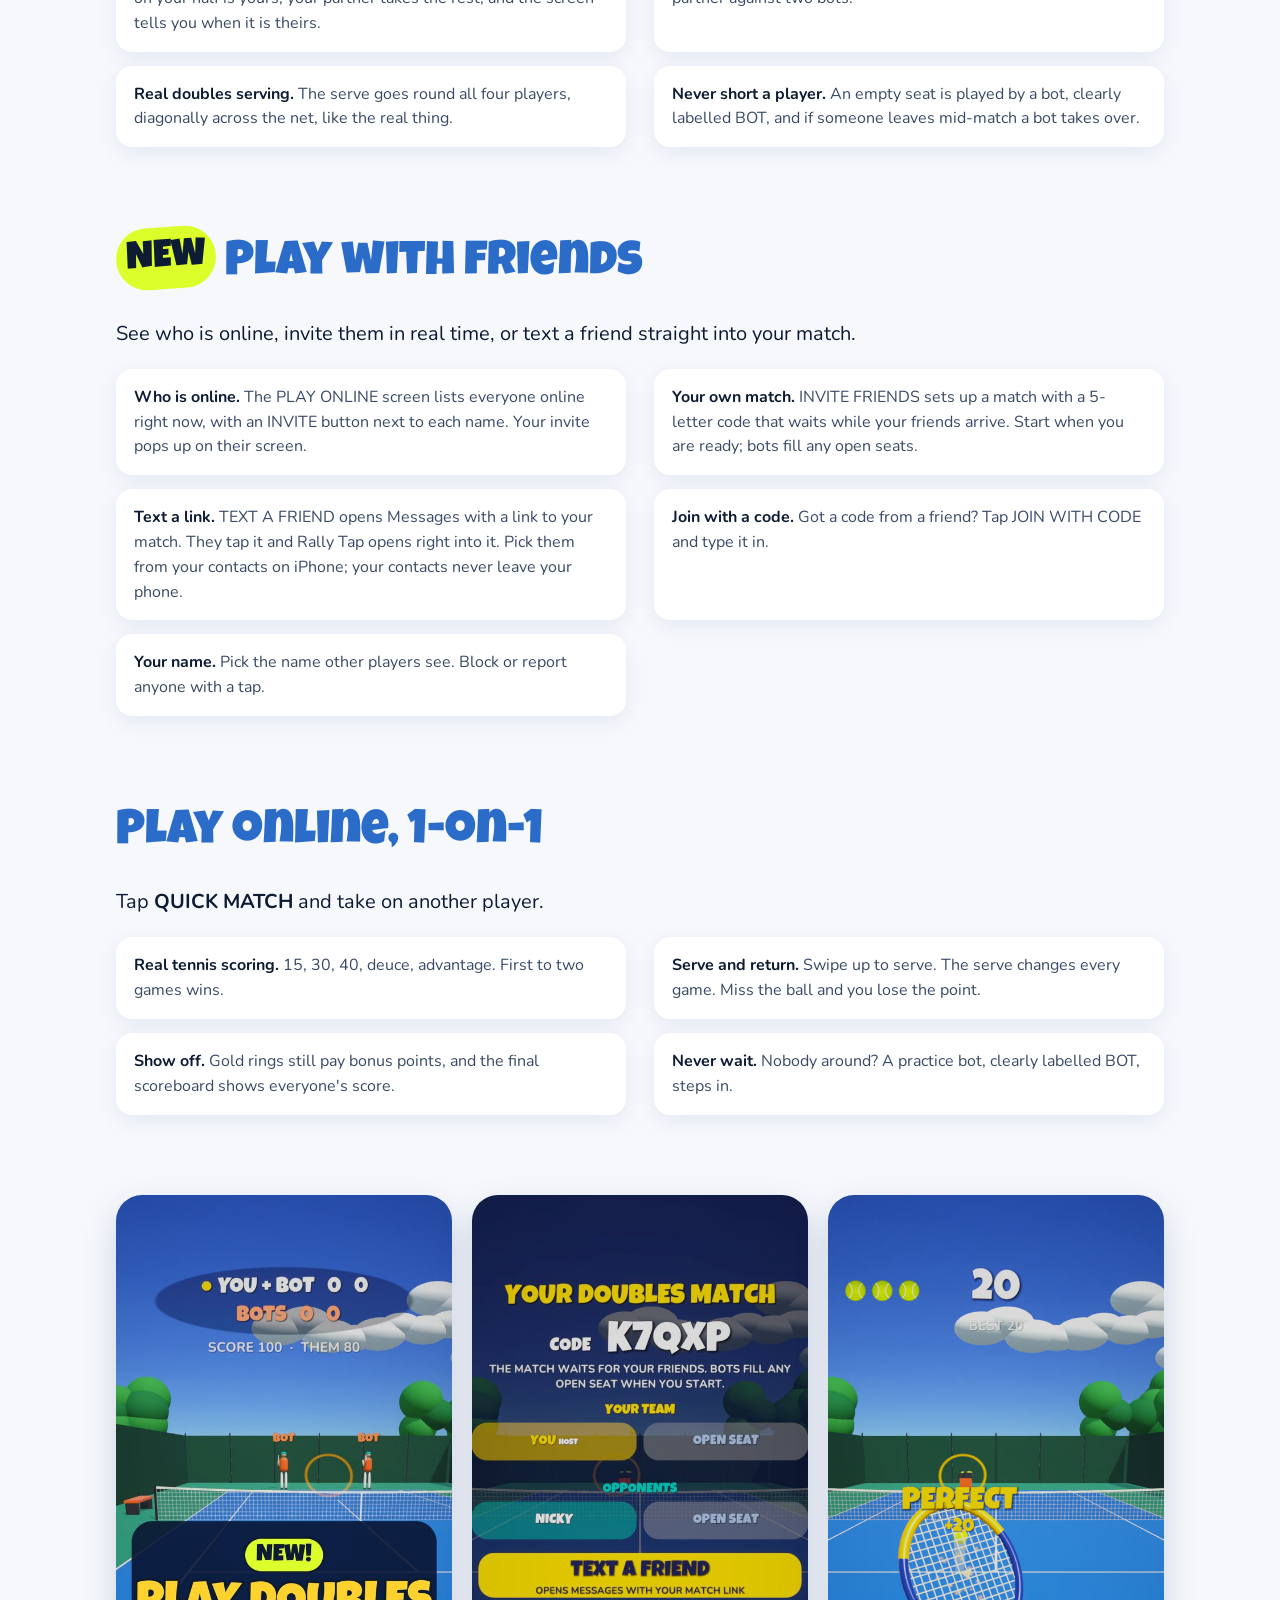
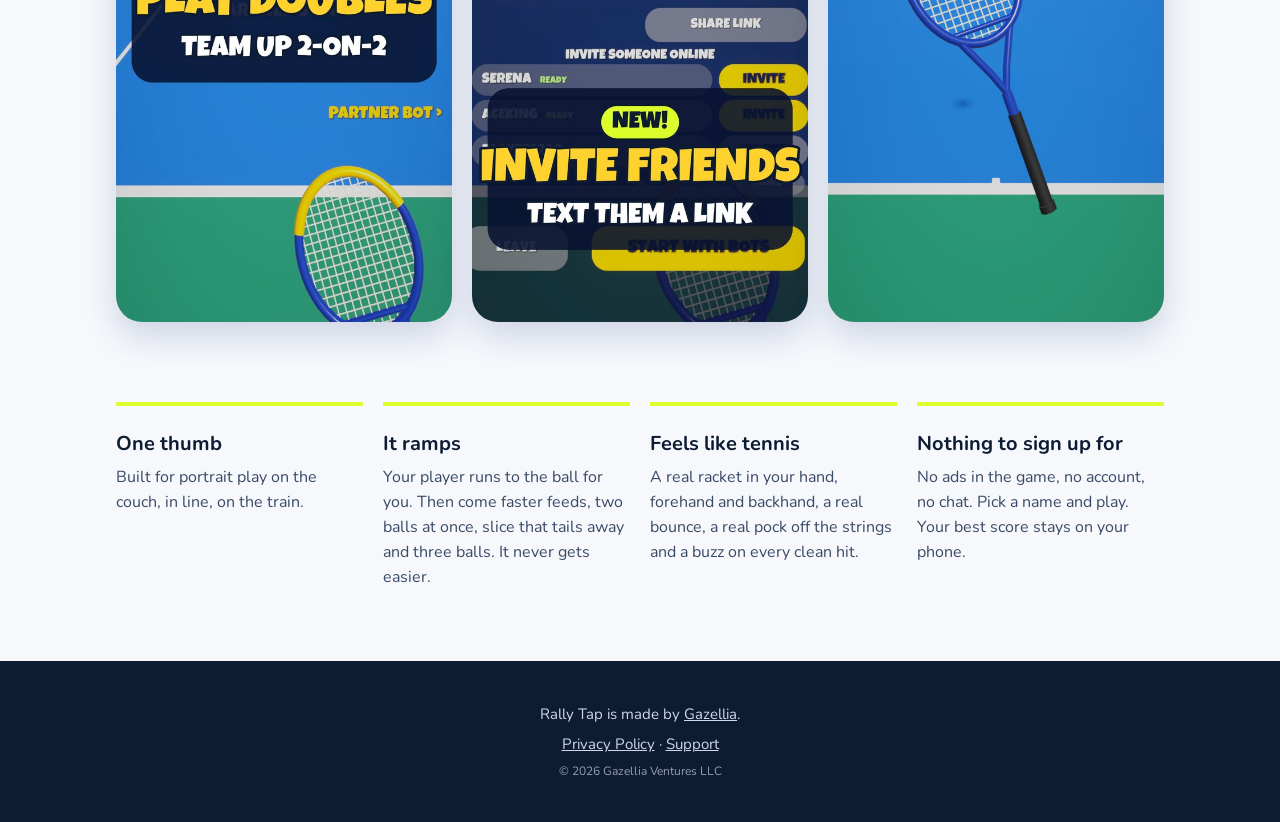
==== commit 987f66ac: "Rally Tap 1.4 homepage: doubles and play-with-friends sections, hero and meta copy, QUICK MATCH, nam" ====
--- a/index.html
+++ b/index.html
@@ -3,10 +3,10 @@
 <head>
 <meta charset="utf-8">
 <meta name="viewport" content="width=device-width, initial-scale=1">
-<title>Rally Tap: Tennis | swipe to swing, play 1-on-1 online</title>
-<meta name="description" content="Rally Tap is a free one-thumb tennis game. Your racket follows your thumb: swipe through the ball to swing and aim the return. Play real opponents 1-on-1 online, scored like real tennis, or chase your best rally solo.">
+<title>Rally Tap: Tennis | swipe to swing, play 1-on-1 or doubles online with friends</title>
+<meta name="description" content="Rally Tap is a free one-thumb tennis game. Swipe through the ball to swing and aim the return. Play 1-on-1 or doubles online, invite friends with a text, see who is online, or chase your best rally solo.">
 <meta property="og:title" content="Rally Tap: Tennis">
-<meta property="og:description" content="Swipe to swing. Play 1-on-1 online, scored like real tennis. Free on iPhone and Android.">
+<meta property="og:description" content="Swipe to swing. Play 1-on-1 or doubles online, and text your friends a link into your match. Free on iPhone and Android.">
 <meta property="og:image" content="https://playrallytap.com/assets/shot-online.jpg">
 <meta name="theme-color" content="#2b6cc8">
 <link rel="icon" href="assets/icon.png">
@@ -26,7 +26,7 @@
       <h1><span class="w">RALLY</span> <span class="y">TAP</span></h1>
       <p class="lede">Balls fly over the net at you. <strong>Swipe to swing your racket.</strong><br>
       Aim the return, hit the gold ring, and keep the rally going.<br>
-      <span class="new">NEW</span> <strong>Play 1-on-1 online</strong>, scored like real tennis.</p>
+      <span class="new">NEW</span> <strong>Doubles</strong>, and <strong>play with friends</strong>: invite anyone online or text them a link.</p>
       <div class="stores">
       <a class="store" href="https://apps.apple.com/app/id6820683042" aria-label="Rally Tap on the App Store">
         <svg viewBox="0 0 24 24" width="26" height="26" aria-hidden="true"><path fill="currentColor" d="M16.37 12.6c-.02-2.2 1.8-3.26 1.88-3.31-1.03-1.5-2.62-1.7-3.18-1.73-1.35-.14-2.64.8-3.32.8-.69 0-1.74-.78-2.86-.76-1.47.02-2.83.86-3.59 2.17-1.53 2.65-.39 6.58 1.1 8.73.73 1.05 1.6 2.24 2.73 2.2 1.1-.05 1.51-.71 2.84-.71 1.32 0 1.7.71 2.86.69 1.18-.02 1.93-1.07 2.65-2.13.84-1.22 1.18-2.4 1.2-2.46-.03-.01-2.3-.88-2.31-3.49ZM14.2 6.13c.6-.73 1.01-1.75.9-2.76-.87.04-1.92.58-2.54 1.31-.56.65-1.05 1.69-.92 2.68.97.08 1.96-.49 2.56-1.23Z"/></svg>
@@ -57,28 +57,47 @@
   </section>
 
   <section class="online">
-    <h2><span class="new">NEW</span> Play online</h2>
-    <p class="lede2">Tap <b>PLAY ONLINE</b> and take on another player, 1-on-1.</p>
+    <h2><span class="new">NEW</span> Doubles</h2>
+    <p class="lede2">Team up 2-on-2. You and your partner split your side of the court.</p>
+    <ul class="ticks">
+      <li><b>Your half, your ball.</b> You hold the left or the right. A ball landing on your half is yours; your partner takes the rest, and the screen tells you when it is theirs.</li>
+      <li><b>Online or solo.</b> Play doubles with people online, or with a bot partner against two bots.</li>
+      <li><b>Real doubles serving.</b> The serve goes round all four players, diagonally across the net, like the real thing.</li>
+      <li><b>Never short a player.</b> An empty seat is played by a bot, clearly labelled BOT, and if someone leaves mid-match a bot takes over.</li>
+    </ul>
+  </section>
+  <section class="online">
+    <h2><span class="new">NEW</span> Play with friends</h2>
+    <p class="lede2">See who is online, invite them in real time, or text a friend straight into your match.</p>
+    <ul class="ticks">
+      <li><b>Who is online.</b> The PLAY ONLINE screen lists everyone online right now, with an INVITE button next to each name. Your invite pops up on their screen.</li>
+      <li><b>Your own match.</b> INVITE FRIENDS sets up a match with a 5-letter code that waits while your friends arrive. Start when you are ready; bots fill any open seats.</li>
+      <li><b>Text a link.</b> TEXT A FRIEND opens Messages with a link to your match. They tap it and Rally Tap opens right into it. Pick them from your contacts on iPhone; your contacts never leave your phone.</li>
+      <li><b>Join with a code.</b> Got a code from a friend? Tap JOIN WITH CODE and type it in.</li>
+      <li><b>Your name.</b> Pick the name other players see. Block or report anyone with a tap.</li>
+    </ul>
+  </section>
+  <section class="online">
+    <h2>Play online, 1-on-1</h2>
+    <p class="lede2">Tap <b>QUICK MATCH</b> and take on another player.</p>
     <ul class="ticks">
       <li><b>Real tennis scoring.</b> 15, 30, 40, deuce, advantage. First to two games wins.</li>
       <li><b>Serve and return.</b> Swipe up to serve. The serve changes every game. Miss the ball and you lose the point.</li>
-      <li><b>Show off.</b> Gold rings still pay bonus points, and the final scoreboard shows both scores.</li>
+      <li><b>Show off.</b> Gold rings still pay bonus points, and the final scoreboard shows everyone's score.</li>
       <li><b>Never wait.</b> Nobody around? A practice bot, clearly labelled BOT, steps in.</li>
-      <li><b>Nothing to sign up for.</b> You get an automatic player name. No account, no chat.</li>
     </ul>
   </section>
-
   <section class="shots" aria-label="Screenshots">
-    <img src="assets/shot-online.jpg" alt="An online match: the tennis scoreboard over the court and a PERFECT return, with PLAY 1-ON-1 ONLINE" loading="lazy">
-    <img src="assets/shot-rally.jpg" alt="A ball arriving at the baseline" loading="lazy">
-    <img src="assets/shot-rally2.jpg" alt="A swing sending the ball back toward the gold WINNER ring" loading="lazy">
+    <img src="assets/shot-doubles.jpg" width="590" height="1278" alt="A doubles match: YOU + BOT against two bots, with PLAY DOUBLES" loading="lazy">
+    <img src="assets/shot-friends.jpg" width="590" height="1278" alt="Your doubles match waiting for friends, with its code, TEXT A FRIEND and the players online" loading="lazy">
+    <img src="assets/shot-rally.jpg" width="590" height="1278" alt="A ball arriving at the baseline in a solo rally" loading="lazy">
   </section>
 
   <section class="feats">
     <div><h3>One thumb</h3><p>Built for portrait play on the couch, in line, on the train.</p></div>
     <div><h3>It ramps</h3><p>Your player runs to the ball for you. Then come faster feeds, two balls at once, slice that tails away and three balls. It never gets easier.</p></div>
     <div><h3>Feels like tennis</h3><p>A real racket in your hand, forehand and backhand, a real bounce, a real pock off the strings and a buzz on every clean hit.</p></div>
-    <div><h3>Nothing to sign up for</h3><p>No ads in the game, no account, no sign-up. Your best score stays on your phone.</p></div>
+    <div><h3>Nothing to sign up for</h3><p>No ads in the game, no account, no chat. Pick a name and play. Your best score stays on your phone.</p></div>
   </section>
 </main>
 
--- a/style.css
+++ b/style.css
@@ -99,7 +99,7 @@
 .gold { color: #c99a00; font-weight: 800; }
 
 .shots { display: grid; grid-template-columns: repeat(3, 1fr); gap: 20px; }
-.shots img { border-radius: 26px; box-shadow: 0 14px 34px rgba(20, 50, 110, .18); }
+.shots img { width: 100%; height: auto; border-radius: 26px; box-shadow: 0 14px 34px rgba(20, 50, 110, .18); }
 
 .feats { display: grid; grid-template-columns: repeat(4, 1fr); gap: 20px; padding-bottom: 72px; }
 .feats div { border-top: 4px solid var(--optic); padding-top: 14px; }
